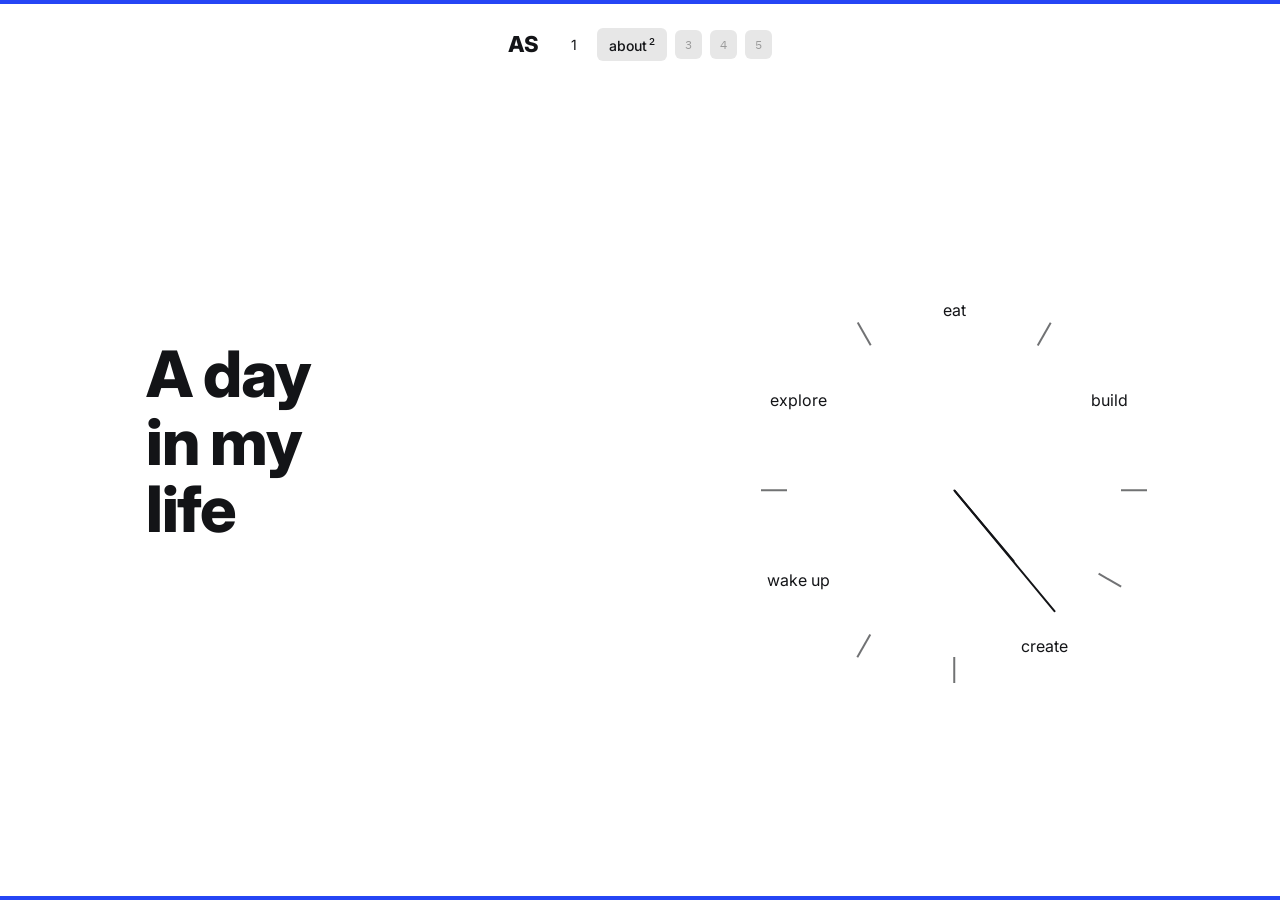
==== about.html @ 9e5c9fe6 "initial commit" ====
<!DOCTYPE html>
<html lang="en">
<head>
<meta charset="UTF-8" />
<meta name="viewport" content="width=device-width, initial-scale=1.0" />
<title>About — Alex Shang</title>
<link rel="preconnect" href="https://fonts.googleapis.com">
<link rel="preconnect" href="https://fonts.gstatic.com" crossorigin>
<link href="https://fonts.googleapis.com/css2?family=Inter:wght@400;500;600;700;800&family=IBM+Plex+Mono:wght@400;500&display=swap" rel="stylesheet">
<link rel="stylesheet" href="style.css">
</head>
<body class="page--about">

<header class="top">
  <span class="logo">AS</span>
  <nav class="tabs">
    <a href="index.html" class="tab tab--ghost-link">1</a>
    <span class="tab-sep" aria-hidden="true"></span>
    <span class="tab tab--active">about<sup>2</sup></span>
    <span class="tab-sep" aria-hidden="true"></span>
    <span class="tab tab--ghost">3</span>
    <span class="tab-sep" aria-hidden="true"></span>
    <span class="tab tab--ghost">4</span>
    <span class="tab-sep" aria-hidden="true"></span>
    <span class="tab tab--ghost">5</span>
  </nav>
</header>

<main class="stage">

  <div class="headline-wrap" id="headline-wrap">
    <h1 class="headline">A day<br>in my<br>life</h1>
    <div class="headline-hover" id="headline-hover">
      <div class="time-big" id="hover-time">8:00</div>
      <p class="bio" id="hover-bio"></p>
      <div class="tags" id="hover-tags"></div>
    </div>
  </div>

  <div class="clock" id="clock">

    <!-- 8AM -->
    <button type="button" class="clock__label clock__label--h8" data-angle="240" data-time="8:00" 
      data-blurb="My name is Alex Shang, a recent graduate from the University of North Carolina with a degree in Computer Science and Economics.
       As such, I’m interested in the intersection of technology, data, and people. Whether through data analysis, app development, or research, 
       I’m always looking for problems to solve."
       data-tags="may 2026 grad|cs + econ|gpa: 3.73"
       >wake up
    </button>

    <!-- 10AM -->
    <button type="button" class="clock__label clock__label--h10" data-angle="300" data-time="10:00" 
      data-blurb="I’m looking for opportunities where I can  work on things that are complex enough to require curiosity, collaborative enough 
      to require people, and tangible enough that I can point to my work and say, that made something better."
      data-tags="impact|problem solving|collaboration"
      >explore
    </button>

    <!-- 12PM -->
    <button type="button" class="clock__label clock__label--h12" data-angle="0" data-time="12:00" 
      data-blurb="Lunch time! As much as I like sushi and fried chicken, my biggest appetite is for knowledge (lol). I’m constantly 
      picking up new tools, technologies, and ideas. I like working with people as much as I like working with computers. A shared meal is 
      always more fun than one alone."
      data-tags="adaptable|quick learner"
      >eat
    </button>

    <!-- 2PM -->
    <button type="button" class="clock__label clock__label--h2" data-angle="60" data-time="14:00" 
      data-blurb="I like turning messy problems into things people can actually use. Whether I'm working with data, experimenting with AI, or 
      building a product from scratch, I enjoy figuring out what needs to happen between an idea and a finished experience. I'm especially drawn
      to problems where understanding the user matters just as much as understanding the system."
      data-tags="python|javascript|sql|ai"
      >build
    </button>

    <!-- 5PM -->
    <button type="button" class="clock__label clock__label--h5" data-angle="150" data-time="17:00" 
      data-blurb="Outside of work, I make things because I want to. Starting with a blank canvas, a problem that doesn't have an obvious answer, 
      and a lot of trial and error, sounds kind of similar to my technical work, no? However, my studio is where I get to create without 
      worrying about whether something is useful."
      data-tags="photoshop|blender|figma|procreate"
      >create
    </button>

    <span class="clock__tick clock__tick--h1"></span>
    <span class="clock__tick clock__tick--h3"></span>
    <span class="clock__tick clock__tick--h4"></span>
    <span class="clock__tick clock__tick--h6"></span>
    <span class="clock__tick clock__tick--h7"></span>
    <span class="clock__tick clock__tick--h9"></span>
    <span class="clock__tick clock__tick--h11"></span>

    <div class="hand hand--hour" id="hand-hour"></div>
    <div class="hand hand--minute" id="hand-minute"></div>
  </div>
</main>

<script src="about.js"></script>
</body>
</html>
---- style.css ----
:root {
  --ink: #131417;
  --paper: #FFFFFF;
  --line: #131417;
  --frame: #2545F5;
  --ghost-bg: #E7E7E7;
}

* { box-sizing: border-box; }

html, body {
  margin: 0;
  height: 100%;
}

body {
  background: var(--paper);
  color: var(--ink);
  font-family: 'Inter', -apple-system, sans-serif;
  border-top: 4px solid var(--frame);
  border-bottom: 4px solid var(--frame);
  min-height: 100vh;
  display: flex;
  flex-direction: column;
}

/* ============================================================
   TOP BAR
   ============================================================ */
.top {
  display: flex;
  align-items: center;
  justify-content: center;
  gap: 20px;
  padding: 24px 32px;
}

.logo {
  font-weight: 800;
  font-size: 22px;
  letter-spacing: -0.01em;
}

.tabs {
  display: flex;
  gap: 4px;
  align-items: center;
}

.tab {
  font-family: 'Inter', sans-serif;
  font-size: 14px;
  text-decoration: none;
  color: var(--ink);
  border-radius: 6px;
  padding: 7px 12px;
}

.tab--active {
  background: var(--ghost-bg);
  font-weight: 500;
}
.tab--active sup {
  font-family: 'IBM Plex Mono', monospace;
  font-size: 10px;
  margin-left: 2px;
}

.tab--ghost {
  background: var(--ghost-bg);
  color: #9A9A9A;
  font-family: 'IBM Plex Mono', monospace;
  font-size: 12px;
  padding: 7px 10px;
}

tab--ghost-link {
  background: var(--ghost-bg);
  color: #9A9A9A;
  font-family: 'IBM Plex Mono', monospace;
  font-size: 12px;
  padding: 7px 10px;
  text-decoration: none;
  border-radius: 6px;
  transition: color 0.15s;
}
.tab--ghost-link:hover { color: var(--ink); }

.tab-sep {
  display: flex;
  align-items: center;
  gap: 4px;
}

/* ============================================================
   CLOCK STAGE
   ============================================================ */
.stage {
  flex: 1;
  display: flex;
  align-items: center;
  justify-content: center;
  gap: 10vw;
  flex-wrap: wrap;
  padding: 40px 20px;
}

.headline {
  font-family: 'Inter', sans-serif;
  font-weight: 800;
  font-size: clamp(2.2rem, 5vw, 4rem);
  line-height: 1.05;
  letter-spacing: -0.02em;
  margin: 0;
}

@media (max-width: 700px) {
  .headline { text-align: center; }
}


/* headline-wrap: used on pages where the default headline crossfades
   into a hover-triggered blurb (see about.html / about.js) */
   .headline-wrap {
    position: relative;
    min-height: 300px;
    min-width: 500px;
  }
  .headline-wrap .headline,
  .headline-hover {
    transition: opacity 0.2s ease;
  }
  .headline-hover {
    position: absolute;
    inset: 0;
    opacity: 0;
    pointer-events: none;
  }
  .headline-wrap.is-hover .headline { opacity: 0; }
  .headline-wrap.is-hover .headline-hover { opacity: 1; }
   
  .time-big {
    font-family: 'Inter', sans-serif;
    font-weight: 800;
    font-size: clamp(2.4rem, 5.5vw, 4rem);
    letter-spacing: -0.02em;
    line-height: 1;
    margin-bottom: 16px;
  }
  .bio {
    font-weight: 700;
    font-size: 15px;
    line-height: 1.5;
    margin: 0 0 16px;
  }
  .tags {
    display: flex;
    flex-wrap: wrap;
    gap: 8px;
  }
  .tag {
    background: var(--ghost-bg);
    border-radius: 6px;
    padding: 6px 10px;
    font-size: 12px;
    font-family: 'IBM Plex Mono', monospace;
    color: #555;
  }
   
  @media (max-width: 700px) {
    .headline-wrap { text-align: center; max-width: none; }
    .tags { justify-content: center; }
  }
   
  .clock {
    position: relative;
    width: clamp(260px, 34vw, 360px);
    height: clamp(260px, 34vw, 360px);
  }
   
  .clock__label {
    position: absolute;
    transform: translate(-50%, -50%);
    font-size: clamp(18px, 2.4vw, 22px);
    color: var(--ink);
    text-decoration: none;
    font-weight: 400;
    transition: opacity 0.15s;
  }
  .clock__label:hover { opacity: 0.5; }
   
  /* reset for labels that are <button> elements (interactive hover
     triggers, not navigation links — see about.html) */
  button.clock__label {
    background: none;
    border: none;
    padding: 0;
    font: inherit;
    cursor: pointer;
  }
  .clock__label:focus-visible {
    outline: 2px solid var(--frame);
    outline-offset: 6px;
    border-radius: 4px;
  }
   
  .clock__label--n { left: 50%; top: 0%; }
  .clock__label--e { left: 100%; top: 50%; }
  .clock__label--s { left: 50%; top: 100%; }
  .clock__label--w { left: 0%; top: 50%; }
  .clock__label--h2  { left: 93.3%; top: 25%; }
  .clock__label--h5  { left: 75%;   top: 93.3%; }
  .clock__label--h8  { left: 6.7%;  top: 75%; }
  .clock__label--h10 { left: 6.7%;  top: 25%; }
  .clock__label--h12 { left: 50%;   top: 0%; }
   
  .clock__tick {
    position: absolute;
    width: 1.5px;
    height: 26px;
    background: var(--line);
    opacity: 0.6;
    transform: translate(-50%, -50%);
  }
  .clock__tick--h1  { left: 75%;    top: 6.7%;  transform: translate(-50%, -50%) rotate(30deg); }
  .clock__tick--h2  { left: 93.3%;  top: 25%;   transform: translate(-50%, -50%) rotate(60deg); }
  .clock__tick--h3  { left: 100%;   top: 50%;   transform: translate(-50%, -50%) rotate(90deg); }
  .clock__tick--h4  { left: 93.3%;  top: 75%;   transform: translate(-50%, -50%) rotate(120deg); }
  .clock__tick--h6  { left: 50%;    top: 100%;  transform: translate(-50%, -50%) rotate(0deg); }
  .clock__tick--h7  { left: 25%;    top: 93.3%; transform: translate(-50%, -50%) rotate(210deg); }
  .clock__tick--h8  { left: 6.7%;   top: 75%;   transform: translate(-50%, -50%) rotate(240deg); }
  .clock__tick--h9  { left: 0%;     top: 50%;   transform: translate(-50%, -50%) rotate(90deg); }
  .clock__tick--h10 { left: 6.7%;   top: 25%;   transform: translate(-50%, -50%) rotate(300deg); }
  .clock__tick--h11 { left: 25%;    top: 6.7%;  transform: translate(-50%, -50%) rotate(330deg); }
   
  /* ============================================================
     HANDS
     pivot sits at the container center; each hand's own bottom
     edge is pinned there and it extends upward, so rotate(0deg)
     points north — matches the angle math in index.js
     ============================================================ */
  .hand {
    position: absolute;
    left: 50%;
    top: 50%;
    width: 2px;
    background: var(--ink);
    transform-origin: 50% 100%;
    border-radius: 2px;
  }
  .hand--hour { height: 26%; }
  .hand--minute { height: 44%; }
   
  /* ============================================================
     BOTTOM BAR
     ============================================================ */
  .bottom {
    display: flex;
    flex-direction: column;
    align-items: flex-start;
    gap: 6px;
    padding: 24px 32px 40px;
  }
   
  .barcode {
    width: 180px;
    height: 40px;
  }
   
  .signature {
    font-family: 'IBM Plex Mono', monospace;
    font-size: 12px;
    letter-spacing: 0.25em;
    color: var(--ink);
  }
   
  @media (max-width: 560px) {
    .clock__label { font-size: 16px; }
    .top { padding: 18px 20px; }
    .bottom { padding: 18px 20px 28px; }
  }
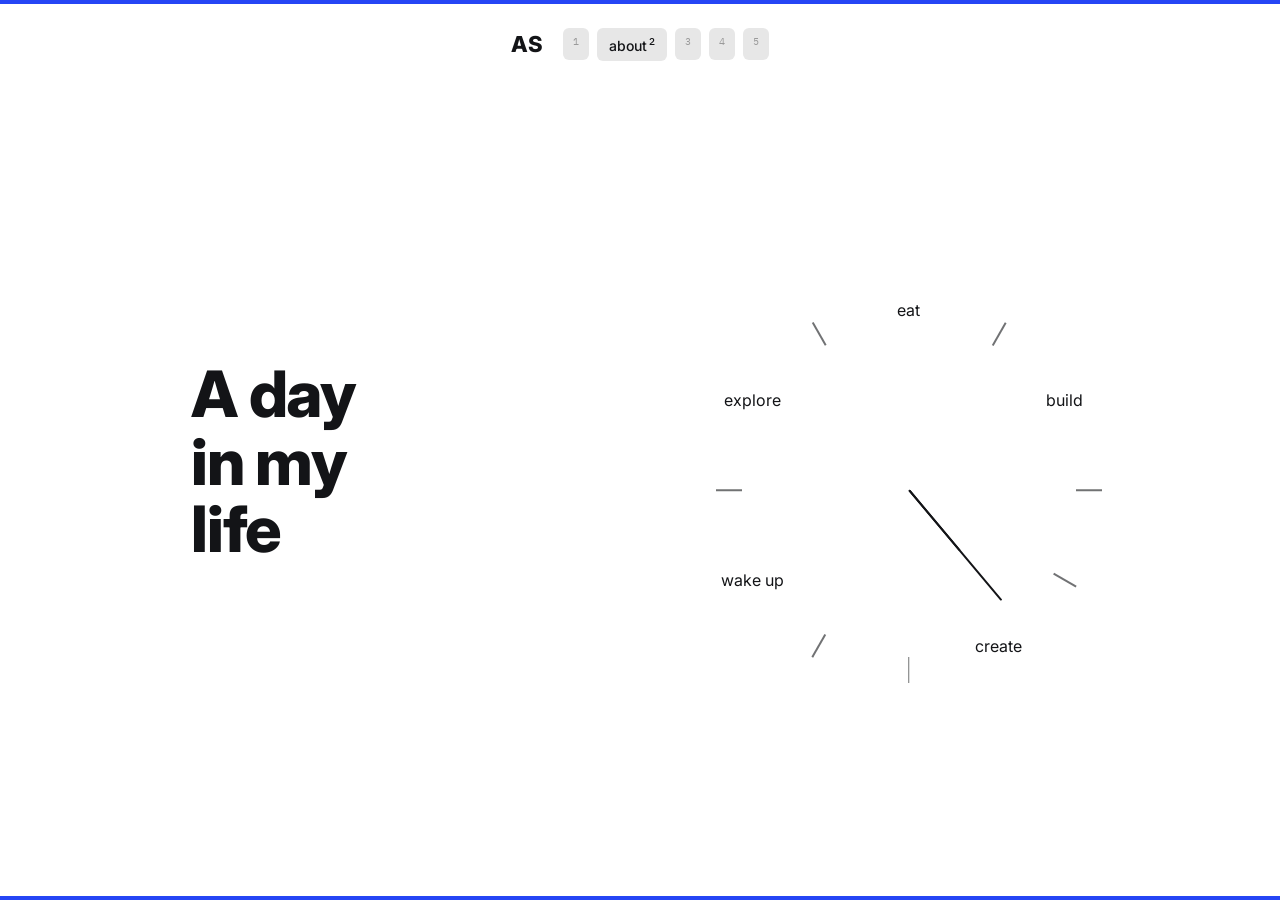
==== commit c3d1991c: "navbar" ====
--- a/about.html
+++ b/about.html
@@ -11,20 +11,20 @@
 </head>
 <body class="page--about">
 
-<header class="top">
-  <span class="logo">AS</span>
-  <nav class="tabs">
-    <a href="index.html" class="tab tab--ghost-link">1</a>
-    <span class="tab-sep" aria-hidden="true"></span>
-    <span class="tab tab--active">about<sup>2</sup></span>
-    <span class="tab-sep" aria-hidden="true"></span>
-    <span class="tab tab--ghost">3</span>
-    <span class="tab-sep" aria-hidden="true"></span>
-    <span class="tab tab--ghost">4</span>
-    <span class="tab-sep" aria-hidden="true"></span>
-    <span class="tab tab--ghost">5</span>
-  </nav>
-</header>
+  <header class="top">
+    <span class="logo">AS</span>
+    <nav class="tabs">
+      <a href="index.html" class="tab tab--ghost"><span class="tab__num"><sup>1</sup></span><span class="tab__label">home</span></a>
+      <span class="tab-sep" aria-hidden="true"></span>
+      <a href="about.html" class="tab tab--active">about<sup>2</sup></a>
+      <span class="tab-sep" aria-hidden="true"></span>
+      <a href="work.html" class="tab tab--ghost"><span class="tab__num"><sup>3</sup></span><span class="tab__label">work</span></a>
+      <span class="tab-sep" aria-hidden="true"></span>
+      <a href="contact.html" class="tab tab--ghost"><span class="tab__num"><sup>4</sup></span><span class="tab__label">contact</span></a>
+      <span class="tab-sep" aria-hidden="true"></span>
+      <a href="studio.html" class="tab tab--ghost"><span class="tab__num"><sup>5</sup></span><span class="tab__label">studio</span></a>
+    </nav>
+  </header>
 
 <main class="stage">
 
--- a/style.css
+++ b/style.css
@@ -22,6 +22,7 @@
   min-height: 100vh;
   display: flex;
   flex-direction: column;
+  transition: background-color 0.4s ease;
 }
 
 /* ============================================================
@@ -66,25 +67,54 @@
   margin-left: 2px;
 }
 
+/* Ghost nav tabs — used for every page you're NOT currently on.
+   They expand on hover/focus to reveal the destination page name
+   (see .tab__num / .tab__label below). One shared rule now covers
+   every ghost tab on every page, whether it's a plain number-only
+   pill or the "1" link back to home — no more separate
+   .tab--ghost-link variant needed. */
 .tab--ghost {
+  display: inline-flex;
+  align-items: center;
   background: var(--ghost-bg);
   color: #9A9A9A;
   font-family: 'IBM Plex Mono', monospace;
   font-size: 12px;
   padding: 7px 10px;
-}
-
-tab--ghost-link {
-  background: var(--ghost-bg);
-  color: #9A9A9A;
-  font-family: 'IBM Plex Mono', monospace;
-  font-size: 12px;
-  padding: 7px 10px;
+  border-radius: 6px;
   text-decoration: none;
-  border-radius: 6px;
+  overflow: hidden;
+  white-space: nowrap;
+  cursor: pointer;
   transition: color 0.15s;
 }
-.tab--ghost-link:hover { color: var(--ink); }
+.tab--ghost:hover,
+.tab--ghost:focus-visible {
+  color: var(--ink);
+}
+.tab--ghost:focus-visible {
+  outline: 2px solid var(--frame);
+  outline-offset: 2px;
+}
+
+.tab__num {
+  font-family: 'IBM Plex Mono', monospace;
+}
+.tab__label {
+  display: inline-block;
+  max-width: 0;
+  margin-left: 0;
+  opacity: 0;
+  overflow: hidden;
+  font-family: 'Inter', sans-serif;
+  transition: max-width 0.25s ease, opacity 0.2s ease, margin-left 0.25s ease;
+}
+.tab--ghost:hover .tab__label,
+.tab--ghost:focus-visible .tab__label {
+  max-width: 90px;
+  margin-left: 6px;
+  opacity: 1;
+}
 
 .tab-sep {
   display: flex;
@@ -118,164 +148,168 @@
   .headline { text-align: center; }
 }
 
-
 /* headline-wrap: used on pages where the default headline crossfades
-   into a hover-triggered blurb (see about.html / about.js) */
-   .headline-wrap {
-    position: relative;
-    min-height: 300px;
-    min-width: 500px;
-  }
-  .headline-wrap .headline,
-  .headline-hover {
-    transition: opacity 0.2s ease;
-  }
-  .headline-hover {
-    position: absolute;
-    inset: 0;
-    opacity: 0;
-    pointer-events: none;
-  }
-  .headline-wrap.is-hover .headline { opacity: 0; }
-  .headline-wrap.is-hover .headline-hover { opacity: 1; }
-   
-  .time-big {
-    font-family: 'Inter', sans-serif;
-    font-weight: 800;
-    font-size: clamp(2.4rem, 5.5vw, 4rem);
-    letter-spacing: -0.02em;
-    line-height: 1;
-    margin-bottom: 16px;
-  }
-  .bio {
-    font-weight: 700;
-    font-size: 15px;
-    line-height: 1.5;
-    margin: 0 0 16px;
-  }
-  .tags {
-    display: flex;
-    flex-wrap: wrap;
-    gap: 8px;
-  }
-  .tag {
-    background: var(--ghost-bg);
-    border-radius: 6px;
-    padding: 6px 10px;
-    font-size: 12px;
-    font-family: 'IBM Plex Mono', monospace;
-    color: #555;
-  }
-   
-  @media (max-width: 700px) {
-    .headline-wrap { text-align: center; max-width: none; }
-    .tags { justify-content: center; }
-  }
-   
-  .clock {
-    position: relative;
-    width: clamp(260px, 34vw, 360px);
-    height: clamp(260px, 34vw, 360px);
-  }
-   
-  .clock__label {
-    position: absolute;
-    transform: translate(-50%, -50%);
-    font-size: clamp(18px, 2.4vw, 22px);
-    color: var(--ink);
-    text-decoration: none;
-    font-weight: 400;
-    transition: opacity 0.15s;
-  }
-  .clock__label:hover { opacity: 0.5; }
-   
-  /* reset for labels that are <button> elements (interactive hover
-     triggers, not navigation links — see about.html) */
-  button.clock__label {
-    background: none;
-    border: none;
-    padding: 0;
-    font: inherit;
-    cursor: pointer;
-  }
-  .clock__label:focus-visible {
-    outline: 2px solid var(--frame);
-    outline-offset: 6px;
-    border-radius: 4px;
-  }
-   
-  .clock__label--n { left: 50%; top: 0%; }
-  .clock__label--e { left: 100%; top: 50%; }
-  .clock__label--s { left: 50%; top: 100%; }
-  .clock__label--w { left: 0%; top: 50%; }
-  .clock__label--h2  { left: 93.3%; top: 25%; }
-  .clock__label--h5  { left: 75%;   top: 93.3%; }
-  .clock__label--h8  { left: 6.7%;  top: 75%; }
-  .clock__label--h10 { left: 6.7%;  top: 25%; }
-  .clock__label--h12 { left: 50%;   top: 0%; }
-   
-  .clock__tick {
-    position: absolute;
-    width: 1.5px;
-    height: 26px;
-    background: var(--line);
-    opacity: 0.6;
-    transform: translate(-50%, -50%);
-  }
-  .clock__tick--h1  { left: 75%;    top: 6.7%;  transform: translate(-50%, -50%) rotate(30deg); }
-  .clock__tick--h2  { left: 93.3%;  top: 25%;   transform: translate(-50%, -50%) rotate(60deg); }
-  .clock__tick--h3  { left: 100%;   top: 50%;   transform: translate(-50%, -50%) rotate(90deg); }
-  .clock__tick--h4  { left: 93.3%;  top: 75%;   transform: translate(-50%, -50%) rotate(120deg); }
-  .clock__tick--h6  { left: 50%;    top: 100%;  transform: translate(-50%, -50%) rotate(0deg); }
-  .clock__tick--h7  { left: 25%;    top: 93.3%; transform: translate(-50%, -50%) rotate(210deg); }
-  .clock__tick--h8  { left: 6.7%;   top: 75%;   transform: translate(-50%, -50%) rotate(240deg); }
-  .clock__tick--h9  { left: 0%;     top: 50%;   transform: translate(-50%, -50%) rotate(90deg); }
-  .clock__tick--h10 { left: 6.7%;   top: 25%;   transform: translate(-50%, -50%) rotate(300deg); }
-  .clock__tick--h11 { left: 25%;    top: 6.7%;  transform: translate(-50%, -50%) rotate(330deg); }
-   
-  /* ============================================================
-     HANDS
-     pivot sits at the container center; each hand's own bottom
-     edge is pinned there and it extends upward, so rotate(0deg)
-     points north — matches the angle math in index.js
-     ============================================================ */
-  .hand {
-    position: absolute;
-    left: 50%;
-    top: 50%;
-    width: 2px;
-    background: var(--ink);
-    transform-origin: 50% 100%;
-    border-radius: 2px;
-  }
-  .hand--hour { height: 26%; }
-  .hand--minute { height: 44%; }
-   
-  /* ============================================================
-     BOTTOM BAR
-     ============================================================ */
-  .bottom {
-    display: flex;
-    flex-direction: column;
-    align-items: flex-start;
-    gap: 6px;
-    padding: 24px 32px 40px;
-  }
-   
-  .barcode {
-    width: 180px;
-    height: 40px;
-  }
-   
-  .signature {
-    font-family: 'IBM Plex Mono', monospace;
-    font-size: 12px;
-    letter-spacing: 0.25em;
-    color: var(--ink);
-  }
-   
-  @media (max-width: 560px) {
-    .clock__label { font-size: 16px; }
-    .top { padding: 18px 20px; }
-    .bottom { padding: 18px 20px 28px; }
-  }+   into a hover-triggered blurb (see about.html / about.js).
+   Width scales with the viewport (same clamp() approach as .clock
+   below) instead of a fixed px value — a rigid width stayed the same
+   size while the clock shrank on resize, which is what was throwing
+   the "A day in my life" text out of visual balance with the clock
+   as the window narrowed. Scaling both together keeps them paired. */
+.headline-wrap {
+  position: relative;
+  width: clamp(280px, 32vw, 460px);
+  min-height: 260px;
+}
+.headline-wrap .headline,
+.headline-hover {
+  transition: opacity 0.2s ease;
+}
+.headline-hover {
+  position: absolute;
+  inset: 0;
+  opacity: 0;
+  pointer-events: none;
+}
+.headline-wrap.is-hover .headline { opacity: 0; }
+.headline-wrap.is-hover .headline-hover { opacity: 1; }
+
+.time-big {
+  font-family: 'Inter', sans-serif;
+  font-weight: 800;
+  font-size: clamp(2.4rem, 5.5vw, 4rem);
+  letter-spacing: -0.02em;
+  line-height: 1;
+  margin-bottom: 16px;
+}
+.bio {
+  font-weight: 700;
+  font-size: 15px;
+  line-height: 1.5;
+  margin: 0 0 16px;
+}
+.tags {
+  display: flex;
+  flex-wrap: wrap;
+  gap: 8px;
+}
+.tag {
+  background: var(--ghost-bg);
+  border-radius: 6px;
+  padding: 6px 10px;
+  font-size: 12px;
+  font-family: 'IBM Plex Mono', monospace;
+  color: #555;
+}
+
+@media (max-width: 700px) {
+  .headline-wrap { width: 100%; max-width: 460px; text-align: center; }
+  .tags { justify-content: center; }
+}
+
+.clock {
+  position: relative;
+  width: clamp(260px, 34vw, 360px);
+  height: clamp(260px, 34vw, 360px);
+}
+
+.clock__label {
+  position: absolute;
+  transform: translate(-50%, -50%);
+  font-size: clamp(18px, 2.4vw, 22px);
+  color: var(--ink);
+  text-decoration: none;
+  font-weight: 400;
+  transition: opacity 0.15s;
+}
+.clock__label:hover { opacity: 0.5; }
+
+/* reset for labels that are <button> elements (interactive hover
+   triggers, not navigation links — see about.html) */
+button.clock__label {
+  background: none;
+  border: none;
+  padding: 0;
+  font: inherit;
+  cursor: pointer;
+}
+.clock__label:focus-visible {
+  outline: 2px solid var(--frame);
+  outline-offset: 6px;
+  border-radius: 4px;
+}
+
+.clock__label--n { left: 50%; top: 0%; }
+.clock__label--e { left: 100%; top: 50%; }
+.clock__label--s { left: 50%; top: 100%; }
+.clock__label--w { left: 0%; top: 50%; }
+.clock__label--h2  { left: 93.3%; top: 25%; }
+.clock__label--h5  { left: 75%;   top: 93.3%; }
+.clock__label--h8  { left: 6.7%;  top: 75%; }
+.clock__label--h10 { left: 6.7%;  top: 25%; }
+.clock__label--h12 { left: 50%;   top: 0%; }
+
+.clock__tick {
+  position: absolute;
+  width: 1.5px;
+  height: 26px;
+  background: var(--line);
+  opacity: 0.6;
+  transform: translate(-50%, -50%);
+}
+.clock__tick--h1  { left: 75%;    top: 6.7%;  transform: translate(-50%, -50%) rotate(30deg); }
+.clock__tick--h2  { left: 93.3%;  top: 25%;   transform: translate(-50%, -50%) rotate(60deg); }
+.clock__tick--h3  { left: 100%;   top: 50%;   transform: translate(-50%, -50%) rotate(90deg); }
+.clock__tick--h4  { left: 93.3%;  top: 75%;   transform: translate(-50%, -50%) rotate(120deg); }
+.clock__tick--h6  { left: 50%;    top: 100%;  transform: translate(-50%, -50%) rotate(0deg); }
+.clock__tick--h7  { left: 25%;    top: 93.3%; transform: translate(-50%, -50%) rotate(210deg); }
+.clock__tick--h8  { left: 6.7%;   top: 75%;   transform: translate(-50%, -50%) rotate(240deg); }
+.clock__tick--h9  { left: 0%;     top: 50%;   transform: translate(-50%, -50%) rotate(90deg); }
+.clock__tick--h10 { left: 6.7%;   top: 25%;   transform: translate(-50%, -50%) rotate(300deg); }
+.clock__tick--h11 { left: 25%;    top: 6.7%;  transform: translate(-50%, -50%) rotate(330deg); }
+
+/* ============================================================
+   HANDS
+   pivot sits at the container center; each hand's own bottom
+   edge is pinned there and it extends upward, so rotate(0deg)
+   points north — matches the angle math in index.js
+   ============================================================ */
+.hand {
+  position: absolute;
+  left: 50%;
+  top: 50%;
+  width: 2px;
+  background: var(--ink);
+  transform-origin: 50% 100%;
+  border-radius: 2px;
+}
+.hand--hour { height: 22%; }
+.hand--minute { height: 40%; }
+
+/* ============================================================
+   BOTTOM BAR
+   ============================================================ */
+.bottom {
+  display: flex;
+  flex-direction: column;
+  align-items: flex-start;
+  gap: 6px;
+  padding: 24px 32px 40px;
+}
+
+.barcode {
+  width: 180px;
+  height: 40px;
+}
+
+.signature {
+  font-family: 'IBM Plex Mono', monospace;
+  font-size: 12px;
+  letter-spacing: 0.25em;
+  color: var(--ink);
+}
+
+@media (max-width: 560px) {
+  .clock__label { font-size: 16px; }
+  .top { padding: 18px 20px; }
+  .bottom { padding: 18px 20px 28px; }
+}
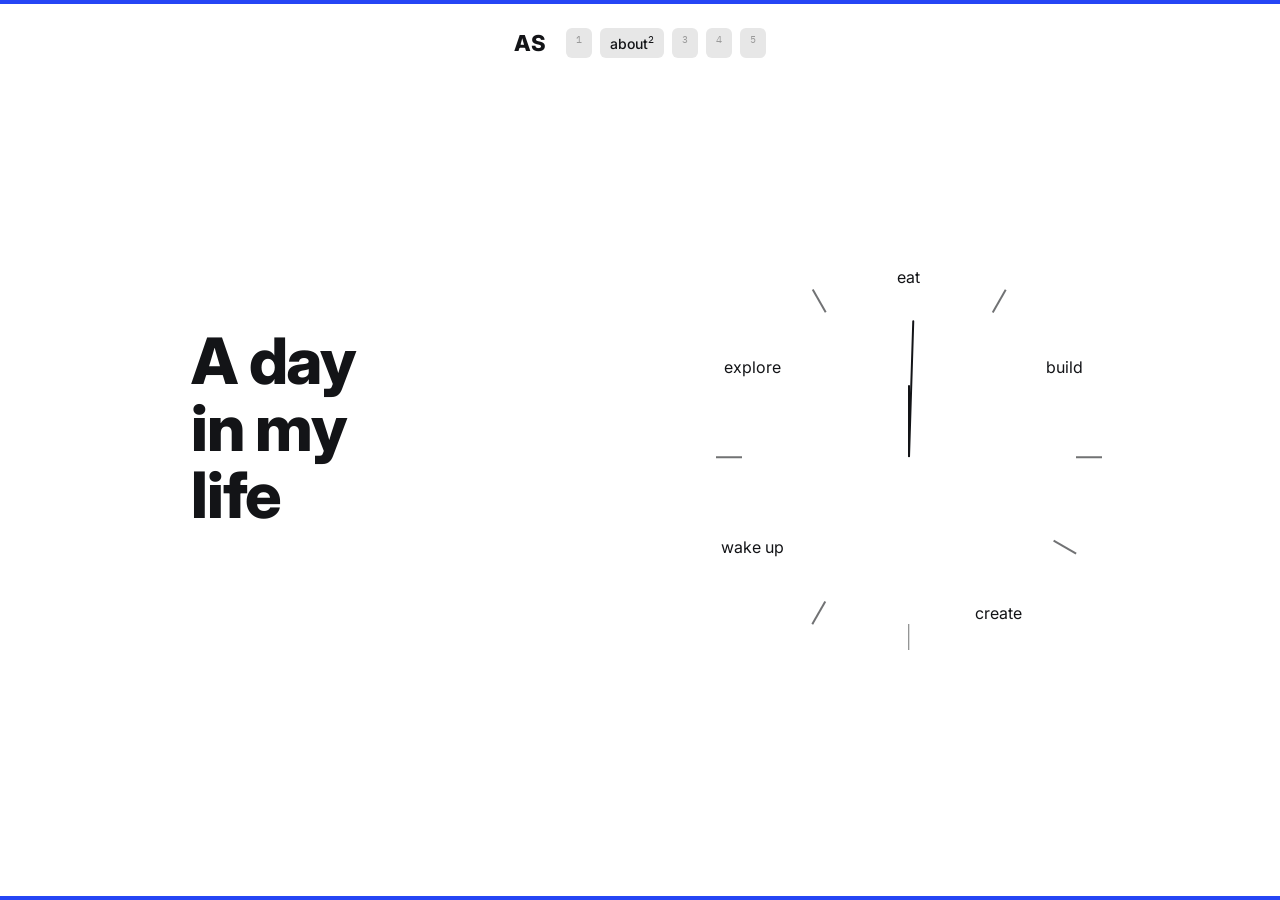
==== commit 22ab82d8: "about sun" ====
--- a/about.html
+++ b/about.html
@@ -14,17 +14,21 @@
   <header class="top">
     <span class="logo">AS</span>
     <nav class="tabs">
-      <a href="index.html" class="tab tab--ghost"><span class="tab__num"><sup>1</sup></span><span class="tab__label">home</span></a>
+      <a href="index.html" class="tab tab--ghost"><span class="tab__label">home</span><span class="tab__num"><sup>1</sup></span></a>
       <span class="tab-sep" aria-hidden="true"></span>
-      <a href="about.html" class="tab tab--active">about<sup>2</sup></a>
+      <a href="about.html" class="tab tab--active"><span class="tab__label">about</span><span class="tab__num"><sup>2</sup></span></a>
       <span class="tab-sep" aria-hidden="true"></span>
-      <a href="work.html" class="tab tab--ghost"><span class="tab__num"><sup>3</sup></span><span class="tab__label">work</span></a>
+      <a href="work.html" class="tab tab--ghost"><span class="tab__label">work</span><span class="tab__num"><sup>3</sup></span></a>
       <span class="tab-sep" aria-hidden="true"></span>
-      <a href="contact.html" class="tab tab--ghost"><span class="tab__num"><sup>4</sup></span><span class="tab__label">contact</span></a>
+      <a href="contact.html" class="tab tab--ghost"><span class="tab__label">contact</span><span class="tab__num"><sup>4</sup></span></a>
       <span class="tab-sep" aria-hidden="true"></span>
-      <a href="studio.html" class="tab tab--ghost"><span class="tab__num"><sup>5</sup></span><span class="tab__label">studio</span></a>
+      <a href="studio.html" class="tab tab--ghost"><span class="tab__label">studio</span><span class="tab__num"><sup>5</sup></span></a>
     </nav>
   </header>
+
+  <div class="sun-arc" aria-hidden="true">
+    <div class="sun" id="sun"></div>
+  </div>
 
 <main class="stage">
 
@@ -96,6 +100,9 @@
   </div>
 </main>
 
+<footer class="bottom"></footer>
+
 <script src="about.js"></script>
+<script src="nav.js"></script>
 </body>
 </html>
--- a/style.css
+++ b/style.css
@@ -1,315 +1,397 @@
-:root {
-  --ink: #131417;
-  --paper: #FFFFFF;
-  --line: #131417;
-  --frame: #2545F5;
-  --ghost-bg: #E7E7E7;
-}
-
-* { box-sizing: border-box; }
-
-html, body {
-  margin: 0;
-  height: 100%;
-}
-
-body {
-  background: var(--paper);
-  color: var(--ink);
-  font-family: 'Inter', -apple-system, sans-serif;
-  border-top: 4px solid var(--frame);
-  border-bottom: 4px solid var(--frame);
-  min-height: 100vh;
-  display: flex;
-  flex-direction: column;
-  transition: background-color 0.4s ease;
-}
-
 /* ============================================================
-   TOP BAR
+   PAGE TRANSITIONS
+   Native cross-document view transitions — crossfades the whole
+   page (navbar included) between navigations. Unsupported browsers
+   just get an instant navigation, same as before.
    ============================================================ */
-.top {
-  display: flex;
-  align-items: center;
-  justify-content: center;
-  gap: 20px;
-  padding: 24px 32px;
-}
-
-.logo {
-  font-weight: 800;
-  font-size: 22px;
-  letter-spacing: -0.01em;
-}
-
-.tabs {
-  display: flex;
-  gap: 4px;
-  align-items: center;
-}
-
-.tab {
-  font-family: 'Inter', sans-serif;
-  font-size: 14px;
-  text-decoration: none;
-  color: var(--ink);
-  border-radius: 6px;
-  padding: 7px 12px;
-}
-
-.tab--active {
-  background: var(--ghost-bg);
-  font-weight: 500;
-}
-.tab--active sup {
-  font-family: 'IBM Plex Mono', monospace;
-  font-size: 10px;
-  margin-left: 2px;
-}
-
-/* Ghost nav tabs — used for every page you're NOT currently on.
-   They expand on hover/focus to reveal the destination page name
-   (see .tab__num / .tab__label below). One shared rule now covers
-   every ghost tab on every page, whether it's a plain number-only
-   pill or the "1" link back to home — no more separate
-   .tab--ghost-link variant needed. */
-.tab--ghost {
-  display: inline-flex;
-  align-items: center;
-  background: var(--ghost-bg);
-  color: #9A9A9A;
-  font-family: 'IBM Plex Mono', monospace;
-  font-size: 12px;
-  padding: 7px 10px;
-  border-radius: 6px;
-  text-decoration: none;
-  overflow: hidden;
-  white-space: nowrap;
-  cursor: pointer;
-  transition: color 0.15s;
-}
-.tab--ghost:hover,
-.tab--ghost:focus-visible {
-  color: var(--ink);
-}
-.tab--ghost:focus-visible {
-  outline: 2px solid var(--frame);
-  outline-offset: 2px;
-}
-
-.tab__num {
-  font-family: 'IBM Plex Mono', monospace;
-}
-.tab__label {
-  display: inline-block;
-  max-width: 0;
-  margin-left: 0;
-  opacity: 0;
-  overflow: hidden;
-  font-family: 'Inter', sans-serif;
-  transition: max-width 0.25s ease, opacity 0.2s ease, margin-left 0.25s ease;
-}
-.tab--ghost:hover .tab__label,
-.tab--ghost:focus-visible .tab__label {
-  max-width: 90px;
-  margin-left: 6px;
-  opacity: 1;
-}
-
-.tab-sep {
-  display: flex;
-  align-items: center;
-  gap: 4px;
-}
-
-/* ============================================================
-   CLOCK STAGE
-   ============================================================ */
-.stage {
-  flex: 1;
-  display: flex;
-  align-items: center;
-  justify-content: center;
-  gap: 10vw;
-  flex-wrap: wrap;
-  padding: 40px 20px;
-}
-
-.headline {
-  font-family: 'Inter', sans-serif;
-  font-weight: 800;
-  font-size: clamp(2.2rem, 5vw, 4rem);
-  line-height: 1.05;
-  letter-spacing: -0.02em;
-  margin: 0;
-}
-
-@media (max-width: 700px) {
-  .headline { text-align: center; }
-}
-
-/* headline-wrap: used on pages where the default headline crossfades
-   into a hover-triggered blurb (see about.html / about.js).
-   Width scales with the viewport (same clamp() approach as .clock
-   below) instead of a fixed px value — a rigid width stayed the same
-   size while the clock shrank on resize, which is what was throwing
-   the "A day in my life" text out of visual balance with the clock
-   as the window narrowed. Scaling both together keeps them paired. */
-.headline-wrap {
-  position: relative;
-  width: clamp(280px, 32vw, 460px);
-  min-height: 260px;
-}
-.headline-wrap .headline,
-.headline-hover {
-  transition: opacity 0.2s ease;
-}
-.headline-hover {
-  position: absolute;
-  inset: 0;
-  opacity: 0;
-  pointer-events: none;
-}
-.headline-wrap.is-hover .headline { opacity: 0; }
-.headline-wrap.is-hover .headline-hover { opacity: 1; }
-
-.time-big {
-  font-family: 'Inter', sans-serif;
-  font-weight: 800;
-  font-size: clamp(2.4rem, 5.5vw, 4rem);
-  letter-spacing: -0.02em;
-  line-height: 1;
-  margin-bottom: 16px;
-}
-.bio {
-  font-weight: 700;
-  font-size: 15px;
-  line-height: 1.5;
-  margin: 0 0 16px;
-}
-.tags {
-  display: flex;
-  flex-wrap: wrap;
-  gap: 8px;
-}
-.tag {
-  background: var(--ghost-bg);
-  border-radius: 6px;
-  padding: 6px 10px;
-  font-size: 12px;
-  font-family: 'IBM Plex Mono', monospace;
-  color: #555;
-}
-
-@media (max-width: 700px) {
-  .headline-wrap { width: 100%; max-width: 460px; text-align: center; }
-  .tags { justify-content: center; }
-}
-
-.clock {
-  position: relative;
-  width: clamp(260px, 34vw, 360px);
-  height: clamp(260px, 34vw, 360px);
-}
-
-.clock__label {
-  position: absolute;
-  transform: translate(-50%, -50%);
-  font-size: clamp(18px, 2.4vw, 22px);
-  color: var(--ink);
-  text-decoration: none;
-  font-weight: 400;
-  transition: opacity 0.15s;
-}
-.clock__label:hover { opacity: 0.5; }
-
-/* reset for labels that are <button> elements (interactive hover
-   triggers, not navigation links — see about.html) */
-button.clock__label {
-  background: none;
-  border: none;
-  padding: 0;
-  font: inherit;
-  cursor: pointer;
-}
-.clock__label:focus-visible {
-  outline: 2px solid var(--frame);
-  outline-offset: 6px;
-  border-radius: 4px;
-}
-
-.clock__label--n { left: 50%; top: 0%; }
-.clock__label--e { left: 100%; top: 50%; }
-.clock__label--s { left: 50%; top: 100%; }
-.clock__label--w { left: 0%; top: 50%; }
-.clock__label--h2  { left: 93.3%; top: 25%; }
-.clock__label--h5  { left: 75%;   top: 93.3%; }
-.clock__label--h8  { left: 6.7%;  top: 75%; }
-.clock__label--h10 { left: 6.7%;  top: 25%; }
-.clock__label--h12 { left: 50%;   top: 0%; }
-
-.clock__tick {
-  position: absolute;
-  width: 1.5px;
-  height: 26px;
-  background: var(--line);
-  opacity: 0.6;
-  transform: translate(-50%, -50%);
-}
-.clock__tick--h1  { left: 75%;    top: 6.7%;  transform: translate(-50%, -50%) rotate(30deg); }
-.clock__tick--h2  { left: 93.3%;  top: 25%;   transform: translate(-50%, -50%) rotate(60deg); }
-.clock__tick--h3  { left: 100%;   top: 50%;   transform: translate(-50%, -50%) rotate(90deg); }
-.clock__tick--h4  { left: 93.3%;  top: 75%;   transform: translate(-50%, -50%) rotate(120deg); }
-.clock__tick--h6  { left: 50%;    top: 100%;  transform: translate(-50%, -50%) rotate(0deg); }
-.clock__tick--h7  { left: 25%;    top: 93.3%; transform: translate(-50%, -50%) rotate(210deg); }
-.clock__tick--h8  { left: 6.7%;   top: 75%;   transform: translate(-50%, -50%) rotate(240deg); }
-.clock__tick--h9  { left: 0%;     top: 50%;   transform: translate(-50%, -50%) rotate(90deg); }
-.clock__tick--h10 { left: 6.7%;   top: 25%;   transform: translate(-50%, -50%) rotate(300deg); }
-.clock__tick--h11 { left: 25%;    top: 6.7%;  transform: translate(-50%, -50%) rotate(330deg); }
-
-/* ============================================================
-   HANDS
-   pivot sits at the container center; each hand's own bottom
-   edge is pinned there and it extends upward, so rotate(0deg)
-   points north — matches the angle math in index.js
-   ============================================================ */
-.hand {
-  position: absolute;
-  left: 50%;
-  top: 50%;
-  width: 2px;
-  background: var(--ink);
-  transform-origin: 50% 100%;
-  border-radius: 2px;
-}
-.hand--hour { height: 22%; }
-.hand--minute { height: 40%; }
-
-/* ============================================================
-   BOTTOM BAR
-   ============================================================ */
-.bottom {
-  display: flex;
-  flex-direction: column;
-  align-items: flex-start;
-  gap: 6px;
-  padding: 24px 32px 40px;
-}
-
-.barcode {
-  width: 180px;
-  height: 40px;
-}
-
-.signature {
-  font-family: 'IBM Plex Mono', monospace;
-  font-size: 12px;
-  letter-spacing: 0.25em;
-  color: var(--ink);
-}
-
-@media (max-width: 560px) {
-  .clock__label { font-size: 16px; }
-  .top { padding: 18px 20px; }
-  .bottom { padding: 18px 20px 28px; }
-}+   @view-transition {
+    navigation: auto;
+  }
+  ::view-transition-old(root),
+  ::view-transition-new(root) {
+    animation-duration: 260ms;
+    animation-timing-function: ease;
+  }
+  @media (prefers-reduced-motion: reduce) {
+    @view-transition { navigation: none; }
+  }
+  
+  :root {
+    --ink: #131417;
+    --paper: #FFFFFF;
+    --line: #131417;
+    --frame: #2545F5;
+    --ghost-bg: #E7E7E7;
+  }
+  
+  * { box-sizing: border-box; }
+  
+  html, body {
+    margin: 0;
+    height: 100%;
+  }
+  
+  body {
+    background: var(--paper);
+    color: var(--ink);
+    font-family: 'Inter', -apple-system, sans-serif;
+    border-top: 4px solid var(--frame);
+    border-bottom: 4px solid var(--frame);
+    min-height: 100vh;
+    display: flex;
+    flex-direction: column;
+    transition: background-color 0.4s ease;
+  }
+  
+  /* ============================================================
+     TOP BAR
+     ============================================================ */
+  .top {
+    display: flex;
+    align-items: center;
+    justify-content: center;
+    gap: 20px;
+    padding: 24px 32px;
+  }
+  
+  .logo {
+    font-weight: 800;
+    font-size: 22px;
+    letter-spacing: -0.01em;
+  }
+  
+  .tabs {
+    display: flex;
+    gap: 4px;
+    align-items: center;
+  }
+  
+  .tab {
+    display: inline-flex;
+    align-items: baseline;
+    font-family: 'Inter', sans-serif;
+    font-size: 14px;
+    text-decoration: none;
+    color: var(--ink);
+    border-radius: 6px;
+    padding: 7px 10px;
+    line-height: 1;
+  }
+  
+  .tab--active {
+    background: var(--ghost-bg);
+    font-weight: 500;
+  }
+  .tab--active .tab__num sup {
+    font-family: 'IBM Plex Mono', monospace;
+    font-size: 10px;
+    font-weight: 400;
+    text-decoration: none;
+    color: var(--ink);
+    line-height: 1;
+  }
+
+  .tab--active .tab__label {
+    display: inline-block;
+    max-width: 90px;
+    opacity: 1;
+    overflow: hidden;
+    white-space: nowrap;
+    line-height: 1;
+  }
+
+  .tab--active.is-leaving {
+    background: var(--ghost-bg);
+  }
+  
+  .tab--active.is-leaving .tab__label {
+    max-width: 0;
+    opacity: 0;
+    margin: 0;
+    padding: 0;
+    border: 0;
+    overflow: hidden;
+    transition: max-width 0.25s ease, opacity 0.2s ease;
+  }
+  
+  /* Ghost nav tabs — used for every page you're NOT currently on.
+     They expand on hover/focus to reveal the destination page name
+     (see .tab__num / .tab__label below). One shared rule now covers
+     every ghost tab on every page, whether it's a plain number-only
+     pill or the "1" link back to home — no more separate
+     .tab--ghost-link variant needed. */
+  .tab--ghost {
+    display: inline-flex;
+    align-items: baseline;
+    background: var(--ghost-bg);
+    color: #9A9A9A;
+    padding: 7px 10px;
+    border-radius: 6px;
+    text-decoration: none;
+    overflow: hidden;
+    white-space: nowrap;
+    cursor: pointer;
+  }
+  .tab--ghost:focus-visible {
+    outline: 2px solid var(--frame);
+    outline-offset: 2px;
+  }
+  
+  /* the number stays visible at all times, styled exactly like the
+     superscript on the real active tab (see .tab--active sup above) */
+  .tab__num sup {
+    font-family: 'IBM Plex Mono', monospace;
+    font-size: 10px;
+    color: #9A9A9A;
+    transition: color 0.15s;
+  }
+  .tab--ghost:hover .tab__num sup,
+  .tab--ghost:focus-visible .tab__num sup {
+    color: var(--ink);
+  }
+  
+  /* the label is what expands on hover — hidden/collapsed by default,
+     and when revealed it matches the active tab's font exactly (14px
+     Inter, weight 500) so a hovered tab looks identical to what you'd
+     see after actually clicking it */
+  .tab__label {
+    display: inline-block;
+    max-width: 0;
+    opacity: 0;
+    overflow: hidden;
+    font-family: 'Inter', sans-serif;
+    font-size: 14px;
+    font-weight: 500;
+    color: var(--ink);
+    transition: max-width 0.25s ease, opacity 0.2s ease;
+  }
+  .tab--ghost:hover .tab__label,
+  .tab--ghost:focus-visible .tab__label {
+    max-width: 90px;
+    opacity: 1;
+  }
+  
+  .tab-sep {
+    display: flex;
+    align-items: center;
+    gap: 4px;
+  }
+
+  /* ============================================================
+     SUN
+     ============================================================ */
+     
+     .sun-arc {
+      position: fixed;
+      inset: 0;
+      pointer-events: none;
+      z-index: 0;
+    }
+
+    .sun {
+      position: absolute;
+      width: 128px;
+      height: 128px;
+      border-radius: 50%;
+      background: #F7C948;
+      opacity: 0;
+      transform: translate(-50%, -50%);
+      pointer-events: none;
+      transition: opacity 400ms ease;
+    }
+
+    .sun.is-visible {
+      opacity: 1;
+    }
+  
+  /* ============================================================
+     CLOCK STAGE
+     ============================================================ */
+  .stage {
+    flex: 1;
+    display: flex;
+    align-items: center;
+    justify-content: center;
+    gap: 10vw;
+    flex-wrap: wrap;
+    padding: 40px 20px;
+  }
+  
+  .headline {
+    font-family: 'Inter', sans-serif;
+    font-weight: 800;
+    font-size: clamp(2.2rem, 5vw, 4rem);
+    line-height: 1.05;
+    letter-spacing: -0.02em;
+    margin: 0;
+  }
+  
+  @media (max-width: 700px) {
+    .headline { text-align: center; }
+  }
+  
+  /* headline-wrap: used on pages where the default headline crossfades
+     into a hover-triggered blurb (see about.html / about.js).
+     Width scales with the viewport (same clamp() approach as .clock
+     below) instead of a fixed px value — a rigid width stayed the same
+     size while the clock shrank on resize, which is what was throwing
+     the "A day in my life" text out of visual balance with the clock
+     as the window narrowed. Scaling both together keeps them paired. */
+  .headline-wrap {
+    position: relative;
+    width: clamp(280px, 32vw, 460px);
+    min-height: 260px;
+  }
+  .headline-wrap .headline,
+  .headline-hover {
+    transition: opacity 0.2s ease;
+  }
+  .headline-hover {
+    position: absolute;
+    inset: 0;
+    opacity: 0;
+    pointer-events: none;
+  }
+  .headline-wrap.is-hover .headline { opacity: 0; }
+  .headline-wrap.is-hover .headline-hover { opacity: 1; }
+  
+  .time-big {
+    font-family: 'Inter', sans-serif;
+    font-weight: 800;
+    font-size: clamp(2.4rem, 5.5vw, 4rem);
+    letter-spacing: -0.02em;
+    line-height: 1;
+    margin-bottom: 16px;
+  }
+  .bio {
+    font-weight: 700;
+    font-size: 15px;
+    line-height: 1.5;
+    margin: 0 0 16px;
+  }
+  .tags {
+    display: flex;
+    flex-wrap: wrap;
+    gap: 8px;
+  }
+  .tag {
+    background: var(--ghost-bg);
+    border-radius: 6px;
+    padding: 6px 10px;
+    font-size: 12px;
+    font-family: 'IBM Plex Mono', monospace;
+    color: #555;
+  }
+  
+  @media (max-width: 700px) {
+    .headline-wrap { width: 100%; max-width: 460px; text-align: center; }
+    .tags { justify-content: center; }
+  }
+  
+  .clock {
+    position: relative;
+    width: clamp(260px, 34vw, 360px);
+    height: clamp(260px, 34vw, 360px);
+  }
+  
+  .clock__label {
+    position: absolute;
+    transform: translate(-50%, -50%);
+    font-size: clamp(18px, 2.4vw, 22px);
+    color: var(--ink);
+    text-decoration: none;
+    font-weight: 400;
+    transition: opacity 0.15s;
+  }
+  .clock__label:hover { opacity: 0.5; }
+  
+  /* reset for labels that are <button> elements (interactive hover
+     triggers, not navigation links — see about.html) */
+  button.clock__label {
+    background: none;
+    border: none;
+    padding: 0;
+    font: inherit;
+    cursor: pointer;
+  }
+  .clock__label:focus-visible {
+    outline: 2px solid var(--frame);
+    outline-offset: 6px;
+    border-radius: 4px;
+  }
+  
+  .clock__label--n { left: 50%; top: 0%; }
+  .clock__label--e { left: 100%; top: 50%; }
+  .clock__label--s { left: 50%; top: 100%; }
+  .clock__label--w { left: 0%; top: 50%; }
+  .clock__label--h2  { left: 93.3%; top: 25%; }
+  .clock__label--h5  { left: 75%;   top: 93.3%; }
+  .clock__label--h8  { left: 6.7%;  top: 75%; }
+  .clock__label--h10 { left: 6.7%;  top: 25%; }
+  .clock__label--h12 { left: 50%;   top: 0%; }
+  
+  .clock__tick {
+    position: absolute;
+    width: 1.5px;
+    height: 26px;
+    background: var(--line);
+    opacity: 0.6;
+    transform: translate(-50%, -50%);
+  }
+  .clock__tick--h1  { left: 75%;    top: 6.7%;  transform: translate(-50%, -50%) rotate(30deg); }
+  .clock__tick--h2  { left: 93.3%;  top: 25%;   transform: translate(-50%, -50%) rotate(60deg); }
+  .clock__tick--h3  { left: 100%;   top: 50%;   transform: translate(-50%, -50%) rotate(90deg); }
+  .clock__tick--h4  { left: 93.3%;  top: 75%;   transform: translate(-50%, -50%) rotate(120deg); }
+  .clock__tick--h6  { left: 50%;    top: 100%;  transform: translate(-50%, -50%) rotate(0deg); }
+  .clock__tick--h7  { left: 25%;    top: 93.3%; transform: translate(-50%, -50%) rotate(210deg); }
+  .clock__tick--h8  { left: 6.7%;   top: 75%;   transform: translate(-50%, -50%) rotate(240deg); }
+  .clock__tick--h9  { left: 0%;     top: 50%;   transform: translate(-50%, -50%) rotate(90deg); }
+  .clock__tick--h10 { left: 6.7%;   top: 25%;   transform: translate(-50%, -50%) rotate(300deg); }
+  .clock__tick--h11 { left: 25%;    top: 6.7%;  transform: translate(-50%, -50%) rotate(330deg); }
+  
+  /* ============================================================
+     HANDS
+     pivot sits at the container center; each hand's own bottom
+     edge is pinned there and it extends upward, so rotate(0deg)
+     points north — matches the angle math in index.js
+     ============================================================ */
+  .hand {
+    position: absolute;
+    left: 50%;
+    top: 50%;
+    width: 2px;
+    background: var(--ink);
+    transform-origin: 50% 100%;
+    border-radius: 2px;
+  }
+  .hand--hour { height: 20%; }
+  .hand--minute { height: 38%; }
+  
+  /* ============================================================
+     BOTTOM BAR
+     ============================================================ */
+  .bottom {
+    display: flex;
+    flex-direction: column;
+    align-items: flex-start;
+    gap: 6px;
+    padding: 24px 32px 40px;
+  }
+  
+  .barcode {
+    width: 180px;
+    height: 40px;
+  }
+  
+  .signature {
+    font-family: 'IBM Plex Mono', monospace;
+    font-size: 12px;
+    letter-spacing: 0.25em;
+    color: var(--ink);
+  }
+  
+  @media (max-width: 560px) {
+    .clock__label { font-size: 16px; }
+    .top { padding: 18px 20px; }
+    .bottom { padding: 18px 20px 28px; }
+  }
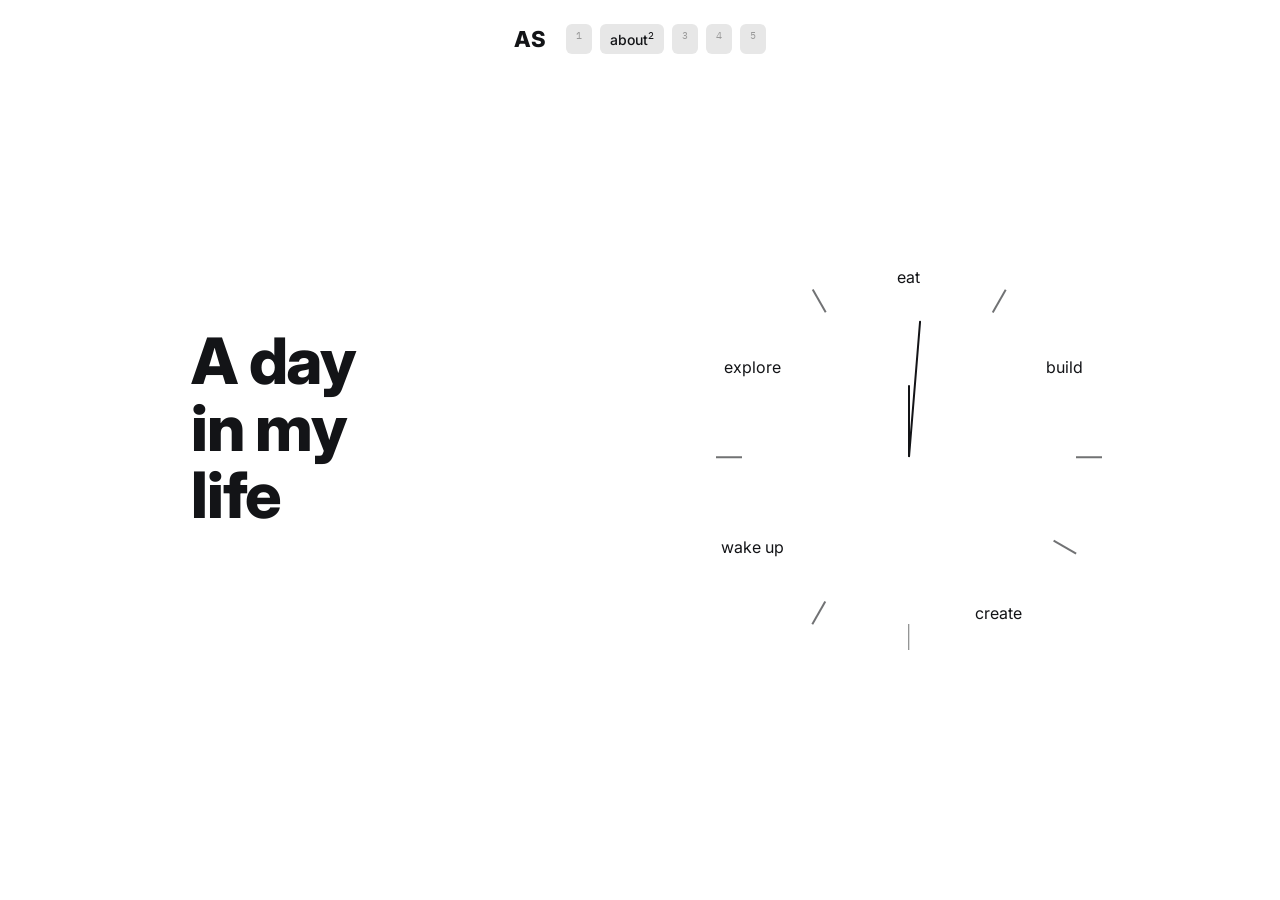
==== commit 0ee9ebb7: "added some work tabs" ====
--- a/about.html
+++ b/about.html
@@ -7,7 +7,7 @@
 <link rel="preconnect" href="https://fonts.googleapis.com">
 <link rel="preconnect" href="https://fonts.gstatic.com" crossorigin>
 <link href="https://fonts.googleapis.com/css2?family=Inter:wght@400;500;600;700;800&family=IBM+Plex+Mono:wght@400;500&display=swap" rel="stylesheet">
-<link rel="stylesheet" href="style.css">
+<link rel="stylesheet" href="styles.css">
 </head>
 <body class="page--about">
 
--- a/styles.css
+++ b/styles.css
@@ -0,0 +1,710 @@
+/* ============================================================
+   PAGE TRANSITIONS
+   Native cross-document view transitions — crossfades the whole
+   page (navbar included) between navigations. Unsupported browsers
+   just get an instant navigation, same as before.
+   ============================================================ */
+   @view-transition {
+    navigation: auto;
+  }
+  ::view-transition-old(root),
+  ::view-transition-new(root) {
+    animation-duration: 260ms;
+    animation-timing-function: ease;
+  }
+  @media (prefers-reduced-motion: reduce) {
+    @view-transition { navigation: none; }
+  }
+  
+  :root {
+    --ink: #131417;
+    --paper: #FFFFFF;
+    --line: #131417;
+    --frame: #2545F5;
+    --ghost-bg: #E7E7E7;
+  }
+  
+  * { box-sizing: border-box; }
+  
+  html, body {
+    margin: 0;
+    height: 100%;
+  }
+  
+  body {
+    background: var(--paper);
+    color: var(--ink);
+    font-family: 'Inter', -apple-system, sans-serif;
+    min-height: 100vh;
+    display: flex;
+    flex-direction: column;
+    transition: background-color 0.4s ease;
+  }
+
+  .bg-layer {
+    position: fixed;
+    inset: 0;
+    z-index: -1;
+    transition: opacity 600ms ease;
+  }
+  
+  /* ============================================================
+     TOP BAR
+     ============================================================ */
+  .top {
+    display: flex;
+    align-items: center;
+    justify-content: center;
+    gap: 20px;
+    padding: 24px 32px;
+  }
+  
+  .logo {
+    font-weight: 800;
+    font-size: 22px;
+    letter-spacing: -0.01em;
+  }
+  
+  .tabs {
+    display: flex;
+    gap: 4px;
+    align-items: center;
+  }
+  
+  .tab {
+    display: inline-flex;
+    align-items: baseline;
+    font-family: 'Inter', sans-serif;
+    font-size: 14px;
+    text-decoration: none;
+    color: var(--ink);
+    border-radius: 6px;
+    padding: 7px 10px;
+    line-height: 1;
+  }
+  
+  .tab--active {
+    background: var(--ghost-bg);
+    font-weight: 500;
+  }
+  .tab--active .tab__num sup {
+    font-family: 'IBM Plex Mono', monospace;
+    font-size: 10px;
+    font-weight: 400;
+    text-decoration: none;
+    color: var(--ink);
+    line-height: 1;
+  }
+
+  .tab--active .tab__label {
+    display: inline-block;
+    max-width: 90px;
+    opacity: 1;
+    overflow: hidden;
+    white-space: nowrap;
+    line-height: 1;
+  }
+
+  .tab--active.is-leaving {
+    background: var(--ghost-bg);
+  }
+  
+  .tab--active.is-leaving .tab__label {
+    max-width: 0;
+    opacity: 0;
+    margin: 0;
+    padding: 0;
+    border: 0;
+    overflow: hidden;
+    transition: max-width 0.25s ease, opacity 0.2s ease;
+  }
+  
+  /* Ghost nav tabs — used for every page you're NOT currently on.
+     They expand on hover/focus to reveal the destination page name
+     (see .tab__num / .tab__label below). One shared rule now covers
+     every ghost tab on every page, whether it's a plain number-only
+     pill or the "1" link back to home — no more separate
+     .tab--ghost-link variant needed. */
+  .tab--ghost {
+    display: inline-flex;
+    align-items: baseline;
+    background: var(--ghost-bg);
+    color: #9A9A9A;
+    padding: 7px 10px;
+    border-radius: 6px;
+    text-decoration: none;
+    overflow: hidden;
+    white-space: nowrap;
+    cursor: pointer;
+  }
+  .tab--ghost:focus-visible {
+    outline: 2px solid var(--frame);
+    outline-offset: 2px;
+  }
+  
+  /* the number stays visible at all times, styled exactly like the
+     superscript on the real active tab (see .tab--active sup above) */
+  .tab__num sup {
+    font-family: 'IBM Plex Mono', monospace;
+    font-size: 10px;
+    color: #9A9A9A;
+    transition: color 0.15s;
+  }
+  .tab--ghost:hover .tab__num sup,
+  .tab--ghost:focus-visible .tab__num sup {
+    color: var(--ink);
+  }
+  
+  /* the label is what expands on hover — hidden/collapsed by default,
+     and when revealed it matches the active tab's font exactly (14px
+     Inter, weight 500) so a hovered tab looks identical to what you'd
+     see after actually clicking it */
+  .tab__label {
+    display: inline-block;
+    max-width: 0;
+    opacity: 0;
+    overflow: hidden;
+    font-family: 'Inter', sans-serif;
+    font-size: 14px;
+    font-weight: 500;
+    color: var(--ink);
+    transition: max-width 0.25s ease, opacity 0.2s ease;
+  }
+  .tab--ghost:hover .tab__label,
+  .tab--ghost:focus-visible .tab__label {
+    max-width: 90px;
+    opacity: 1;
+  }
+  
+  .tab-sep {
+    display: flex;
+    align-items: center;
+    gap: 4px;
+  }
+
+  /* ============================================================
+     SUN
+     ============================================================ */
+     
+     .sun-arc {
+      position: fixed;
+      inset: 0;
+      pointer-events: none;
+      z-index: 0;
+    }
+
+    .sun {
+      position: absolute;
+      width: 128px;
+      height: 128px;
+      border-radius: 50%;
+      background: #F7C948;
+      opacity: 0;
+      transform: translate(-50%, -50%);
+      pointer-events: none;
+      transition: opacity 400ms ease;
+    }
+
+    .sun.is-visible {
+      opacity: 1;
+    }
+  
+  /* ============================================================
+     CLOCK STAGE
+     ============================================================ */
+  .stage {
+    flex: 1;
+    display: flex;
+    align-items: center;
+    justify-content: center;
+    gap: 10vw;
+    flex-wrap: wrap;
+    padding: 40px 20px;
+  }
+  
+  .headline {
+    font-family: 'Inter', sans-serif;
+    font-weight: 800;
+    font-size: clamp(2.2rem, 5vw, 4rem);
+    line-height: 1.05;
+    letter-spacing: -0.02em;
+    margin: 0;
+  }
+  
+  @media (max-width: 700px) {
+    .headline { text-align: center; }
+  }
+  
+  /* headline-wrap: used on pages where the default headline crossfades
+     into a hover-triggered blurb (see about.html / about.js).
+     Width scales with the viewport (same clamp() approach as .clock
+     below) instead of a fixed px value — a rigid width stayed the same
+     size while the clock shrank on resize, which is what was throwing
+     the "A day in my life" text out of visual balance with the clock
+     as the window narrowed. Scaling both together keeps them paired. */
+  .headline-wrap {
+    position: relative;
+    width: clamp(280px, 32vw, 460px);
+    min-height: 260px;
+  }
+  .headline-wrap .headline,
+  .headline-hover {
+    transition: opacity 0.2s ease;
+  }
+  .headline-hover {
+    position: absolute;
+    inset: 0;
+    opacity: 0;
+    pointer-events: none;
+  }
+  .headline-wrap.is-hover .headline { opacity: 0; }
+  .headline-wrap.is-hover .headline-hover { opacity: 1; }
+  
+  .time-big {
+    font-family: 'Inter', sans-serif;
+    font-weight: 800;
+    font-size: clamp(2.4rem, 5.5vw, 4rem);
+    letter-spacing: -0.02em;
+    line-height: 1;
+    margin-bottom: 16px;
+  }
+  .bio {
+    font-weight: 700;
+    font-size: 15px;
+    line-height: 1.5;
+    margin: 0 0 16px;
+  }
+  .tags {
+    display: flex;
+    flex-wrap: wrap;
+    gap: 8px;
+  }
+  .tag {
+    background: var(--ghost-bg);
+    border-radius: 6px;
+    padding: 6px 10px;
+    font-size: 12px;
+    font-family: 'IBM Plex Mono', monospace;
+    color: #555;
+  }
+  
+  @media (max-width: 700px) {
+    .headline-wrap { width: 100%; max-width: 460px; text-align: center; }
+    .tags { justify-content: center; }
+  }
+  
+  .clock {
+    position: relative;
+    width: clamp(260px, 34vw, 360px);
+    height: clamp(260px, 34vw, 360px);
+  }
+  
+  .clock__label {
+    position: absolute;
+    transform: translate(-50%, -50%);
+    font-size: clamp(18px, 2.4vw, 22px);
+    color: var(--ink);
+    text-decoration: none;
+    font-weight: 400;
+    transition: opacity 0.15s;
+  }
+  .clock__label:hover { opacity: 0.5; }
+  
+  /* reset for labels that are <button> elements (interactive hover
+     triggers, not navigation links — see about.html) */
+  button.clock__label {
+    background: none;
+    border: none;
+    padding: 0;
+    font: inherit;
+    cursor: pointer;
+  }
+  .clock__label:focus-visible {
+    outline: 2px solid var(--frame);
+    outline-offset: 6px;
+    border-radius: 4px;
+  }
+  
+  .clock__label--n { left: 50%; top: 0%; }
+  .clock__label--e { left: 100%; top: 50%; }
+  .clock__label--s { left: 50%; top: 100%; }
+  .clock__label--w { left: 0%; top: 50%; }
+  .clock__label--h2  { left: 93.3%; top: 25%; }
+  .clock__label--h5  { left: 75%;   top: 93.3%; }
+  .clock__label--h8  { left: 6.7%;  top: 75%; }
+  .clock__label--h10 { left: 6.7%;  top: 25%; }
+  .clock__label--h12 { left: 50%;   top: 0%; }
+  
+  .clock__tick {
+    position: absolute;
+    width: 1.5px;
+    height: 26px;
+    background: var(--line);
+    opacity: 0.6;
+    transform: translate(-50%, -50%);
+  }
+  .clock__tick--h1  { left: 75%;    top: 6.7%;  transform: translate(-50%, -50%) rotate(30deg); }
+  .clock__tick--h2  { left: 93.3%;  top: 25%;   transform: translate(-50%, -50%) rotate(60deg); }
+  .clock__tick--h3  { left: 100%;   top: 50%;   transform: translate(-50%, -50%) rotate(90deg); }
+  .clock__tick--h4  { left: 93.3%;  top: 75%;   transform: translate(-50%, -50%) rotate(120deg); }
+  .clock__tick--h6  { left: 50%;    top: 100%;  transform: translate(-50%, -50%) rotate(0deg); }
+  .clock__tick--h7  { left: 25%;    top: 93.3%; transform: translate(-50%, -50%) rotate(210deg); }
+  .clock__tick--h8  { left: 6.7%;   top: 75%;   transform: translate(-50%, -50%) rotate(240deg); }
+  .clock__tick--h9  { left: 0%;     top: 50%;   transform: translate(-50%, -50%) rotate(90deg); }
+  .clock__tick--h10 { left: 6.7%;   top: 25%;   transform: translate(-50%, -50%) rotate(300deg); }
+  .clock__tick--h11 { left: 25%;    top: 6.7%;  transform: translate(-50%, -50%) rotate(330deg); }
+  
+  /* ============================================================
+     HANDS
+     pivot sits at the container center; each hand's own bottom
+     edge is pinned there and it extends upward, so rotate(0deg)
+     points north — matches the angle math in index.js
+     ============================================================ */
+  .hand {
+    position: absolute;
+    left: 50%;
+    top: 50%;
+    width: 2px;
+    background: var(--ink);
+    transform-origin: 50% 100%;
+    border-radius: 2px;
+  }
+  .hand--hour { height: 20%; }
+  .hand--minute { height: 38%; }
+  
+  /* ============================================================
+     BOTTOM BAR
+     ============================================================ */
+  .bottom {
+    display: flex;
+    flex-direction: column;
+    align-items: flex-start;
+    gap: 6px;
+    padding: 24px 32px 40px;
+  }
+  
+  .barcode {
+    width: 180px;
+    height: 40px;
+  }
+  
+  .signature {
+    font-family: 'IBM Plex Mono', monospace;
+    font-size: 12px;
+    letter-spacing: 0.25em;
+    color: var(--ink);
+  }
+  
+  @media (max-width: 560px) {
+    .clock__label { font-size: 16px; }
+    .top { padding: 18px 20px; }
+    .bottom { padding: 18px 20px 28px; }
+  }
+
+  /* ============================================================
+   CONTACT PAGE
+   ============================================================ */
+.contact-page {
+  flex: 1;
+  display: flex;
+  flex-direction: column;
+  align-items: center;
+  justify-content: center;
+  gap: 28px;
+  padding: 60px 20px;
+  text-align: center;
+}
+ 
+.contact-page .headline {
+  text-align: center;
+}
+ 
+.contact-lede {
+  font-size: 15px;
+  color: #6B6D72;
+  max-width: 360px;
+  margin: -12px 0 0;
+}
+ 
+.contact-form {
+  width: 100%;
+  max-width: 420px;
+  display: flex;
+  flex-direction: column;
+  gap: 20px;
+  text-align: left;
+}
+ 
+.form-field {
+  display: flex;
+  flex-direction: column;
+  gap: 6px;
+}
+ 
+.form-field label {
+  font-family: 'IBM Plex Mono', monospace;
+  font-size: 12px;
+  letter-spacing: 0.05em;
+  text-transform: uppercase;
+  color: #9A9A9A;
+}
+ 
+.form-field input,
+.form-field textarea {
+  font-family: 'Inter', sans-serif;
+  font-size: 15px;
+  color: var(--ink);
+  background: var(--paper);
+  border: 1.5px solid var(--ink);
+  border-radius: 6px;
+  padding: 10px 12px;
+  resize: vertical;
+  transition: border-color 0.15s, box-shadow 0.15s;
+}
+.form-field input:focus,
+.form-field textarea:focus {
+  outline: none;
+  border-color: var(--frame);
+  box-shadow: 0 0 0 3px rgba(37, 69, 245, 0.12);
+}
+ 
+.btn-submit {
+  align-self: flex-start;
+  font-family: 'Inter', sans-serif;
+  font-weight: 600;
+  font-size: 14px;
+  color: var(--paper);
+  background: var(--ink);
+  border: none;
+  border-radius: 6px;
+  padding: 12px 22px;
+  cursor: pointer;
+  transition: background 0.15s, transform 0.15s;
+}
+.btn-submit:hover { background: var(--frame); transform: translateY(-1px); }
+.btn-submit:disabled { opacity: 0.6; cursor: not-allowed; transform: none; }
+ 
+.form-status {
+  font-family: 'IBM Plex Mono', monospace;
+  font-size: 13px;
+  min-height: 1.2em;
+  margin: 0;
+}
+.form-status[data-state="success"] { color: #1E7A45; }
+.form-status[data-state="error"] { color: #C1443D; }
+
+/* ============================================================
+   WORK PAGE — gallery grid + detail modal
+   ============================================================ */
+   .work-page {
+    flex: 1;
+    max-width: 900px;
+    width: 100%;
+    margin: 0 auto;
+    padding: 60px 32px;
+  }
+   
+  .work-page .headline { margin-bottom: 12px; }
+   
+  .work-lede {
+    font-size: 15px;
+    color: #6B6D72;
+    max-width: 460px;
+    margin: 0 0 40px;
+  }
+   
+  .gallery-grid {
+    display: grid;
+    grid-template-columns: repeat(3, 1fr);
+    gap: 24px;
+  }
+  @media (max-width: 640px) {
+    .gallery-grid { grid-template-columns: 1fr; }
+  }
+   
+  .gallery-tile {
+    display: flex;
+    flex-direction: column;
+    align-items: flex-start;
+    gap: 10px;
+    text-align: left;
+    background: none;
+    border: none;
+    padding: 0;
+    cursor: pointer;
+    font: inherit;
+    color: var(--ink);
+  }
+  .gallery-tile:focus-visible {
+    outline: 2px solid var(--frame);
+    outline-offset: 4px;
+    border-radius: 8px;
+  }
+   
+  .gallery-tile__thumb {
+    width: 100%;
+    aspect-ratio: 4 / 3;
+    border-radius: 8px;
+    background: var(--ghost-bg);
+    background-image:
+      linear-gradient(135deg, rgba(19,20,23,0.05), rgba(19,20,23,0));
+    position: relative;
+    overflow: hidden;
+    transition: transform 0.15s;
+  }
+  .gallery-tile:hover .gallery-tile__thumb,
+  .gallery-tile:focus-visible .gallery-tile__thumb {
+    transform: scale(1.02);
+  }
+  .gallery-tile__thumb::after {
+    content: attr(data-label);
+    position: absolute;
+    left: 12px;
+    bottom: 12px;
+    font-family: 'IBM Plex Mono', monospace;
+    font-size: 11px;
+    letter-spacing: 0.03em;
+    color: #9A9A9A;
+  }
+   
+  .gallery-tile__title {
+    font-family: 'Inter', sans-serif;
+    font-weight: 600;
+    font-size: 16px;
+  }
+   
+  .gallery-tile__tags {
+    font-family: 'IBM Plex Mono', monospace;
+    font-size: 12px;
+    color: #9A9A9A;
+  }
+   
+  /* ---- modal ---- */
+  .modal {
+    position: fixed;
+    inset: 0;
+    z-index: 200;
+    display: flex;
+    align-items: center;
+    justify-content: center;
+    padding: 24px;
+    opacity: 0;
+    pointer-events: none;
+    transition: opacity 0.2s ease;
+  }
+  .modal.is-open {
+    opacity: 1;
+    pointer-events: auto;
+  }
+  .modal__backdrop {
+    position: absolute;
+    inset: 0;
+    background: rgba(19, 20, 23, 0.5);
+    backdrop-filter: blur(3px);
+  }
+  .modal__dialog {
+    position: relative;
+    max-width: 780px;
+    width: 100%;
+    max-height: 85vh;
+    overflow-y: auto;
+    background: var(--paper);
+    border-radius: 12px;
+    box-shadow: 0 20px 60px rgba(19, 20, 23, 0.25);
+    padding: 36px;
+    transform: translateY(14px) scale(0.98);
+    transition: transform 0.22s ease;
+  }
+  .modal.is-open .modal__dialog {
+    transform: translateY(0) scale(1);
+  }
+  .modal__close {
+    position: absolute;
+    top: 16px;
+    right: 16px;
+    width: 32px;
+    height: 32px;
+    border-radius: 50%;
+    border: 1.5px solid var(--ink);
+    background: var(--paper);
+    color: var(--ink);
+    font-size: 18px;
+    line-height: 1;
+    cursor: pointer;
+    display: flex;
+    align-items: center;
+    justify-content: center;
+    transition: background 0.15s, color 0.15s;
+  }
+  .modal__close:hover { background: var(--ink); color: var(--paper); }
+   
+  .modal__tags { display: flex; gap: 6px; margin-bottom: 14px; padding-right: 36px; }
+  .modal__tags span {
+    font-family: 'IBM Plex Mono', monospace;
+    font-size: 11px;
+    letter-spacing: 0.03em;
+    background: var(--ghost-bg);
+    border-radius: 20px;
+    padding: 3px 10px;
+    color: #555;
+  }
+   
+  .modal__title {
+    font-family: 'Inter', sans-serif;
+    font-weight: 700;
+    font-size: 1.5rem;
+    margin: 0 0 6px;
+    padding-right: 24px;
+  }
+  .modal__meta {
+    font-family: 'IBM Plex Mono', monospace;
+    font-size: 12px;
+    color: #9A9A9A;
+    margin-bottom: 16px;
+  }
+  .modal__body p {
+    font-size: 15px;
+    line-height: 1.55;
+    color: #444;
+    margin: 0 0 12px;
+  }
+  .modal__demo { margin: 16px 0; }
+  .modal__demo:empty { display: none; }
+  .modal__demo-placeholder {
+    border: 1.5px dashed #D5D5D5;
+    border-radius: 8px;
+    padding: 20px;
+    font-family: 'IBM Plex Mono', monospace;
+    font-size: 12px;
+    color: #9A9A9A;
+    text-align: center;
+  }
+  .modal__demo iframe {
+    width: 100%;
+    height: 600px;
+    border: none;
+    display: block;
+  }
+  .modal__demo video {
+    width: 100%;
+    height: auto;
+    border-radius: 8px;
+    display: block;
+  }
+  .modal__links { display: flex; flex-wrap: wrap; gap: 10px; margin-top: 16px; }
+  .modal__links a {
+    font-family: 'Inter', sans-serif;
+    font-weight: 600;
+    font-size: 13px;
+    text-decoration: none;
+    padding: 8px 14px;
+    border: 1.5px solid var(--ink);
+    border-radius: 6px;
+    color: var(--ink);
+    transition: background 0.15s, color 0.15s;
+  }
+  .modal__links a:hover { background: var(--ink); color: var(--paper); }
+   
+  @media (max-width: 560px) {
+    .modal__dialog { padding: 24px; }
+  }
